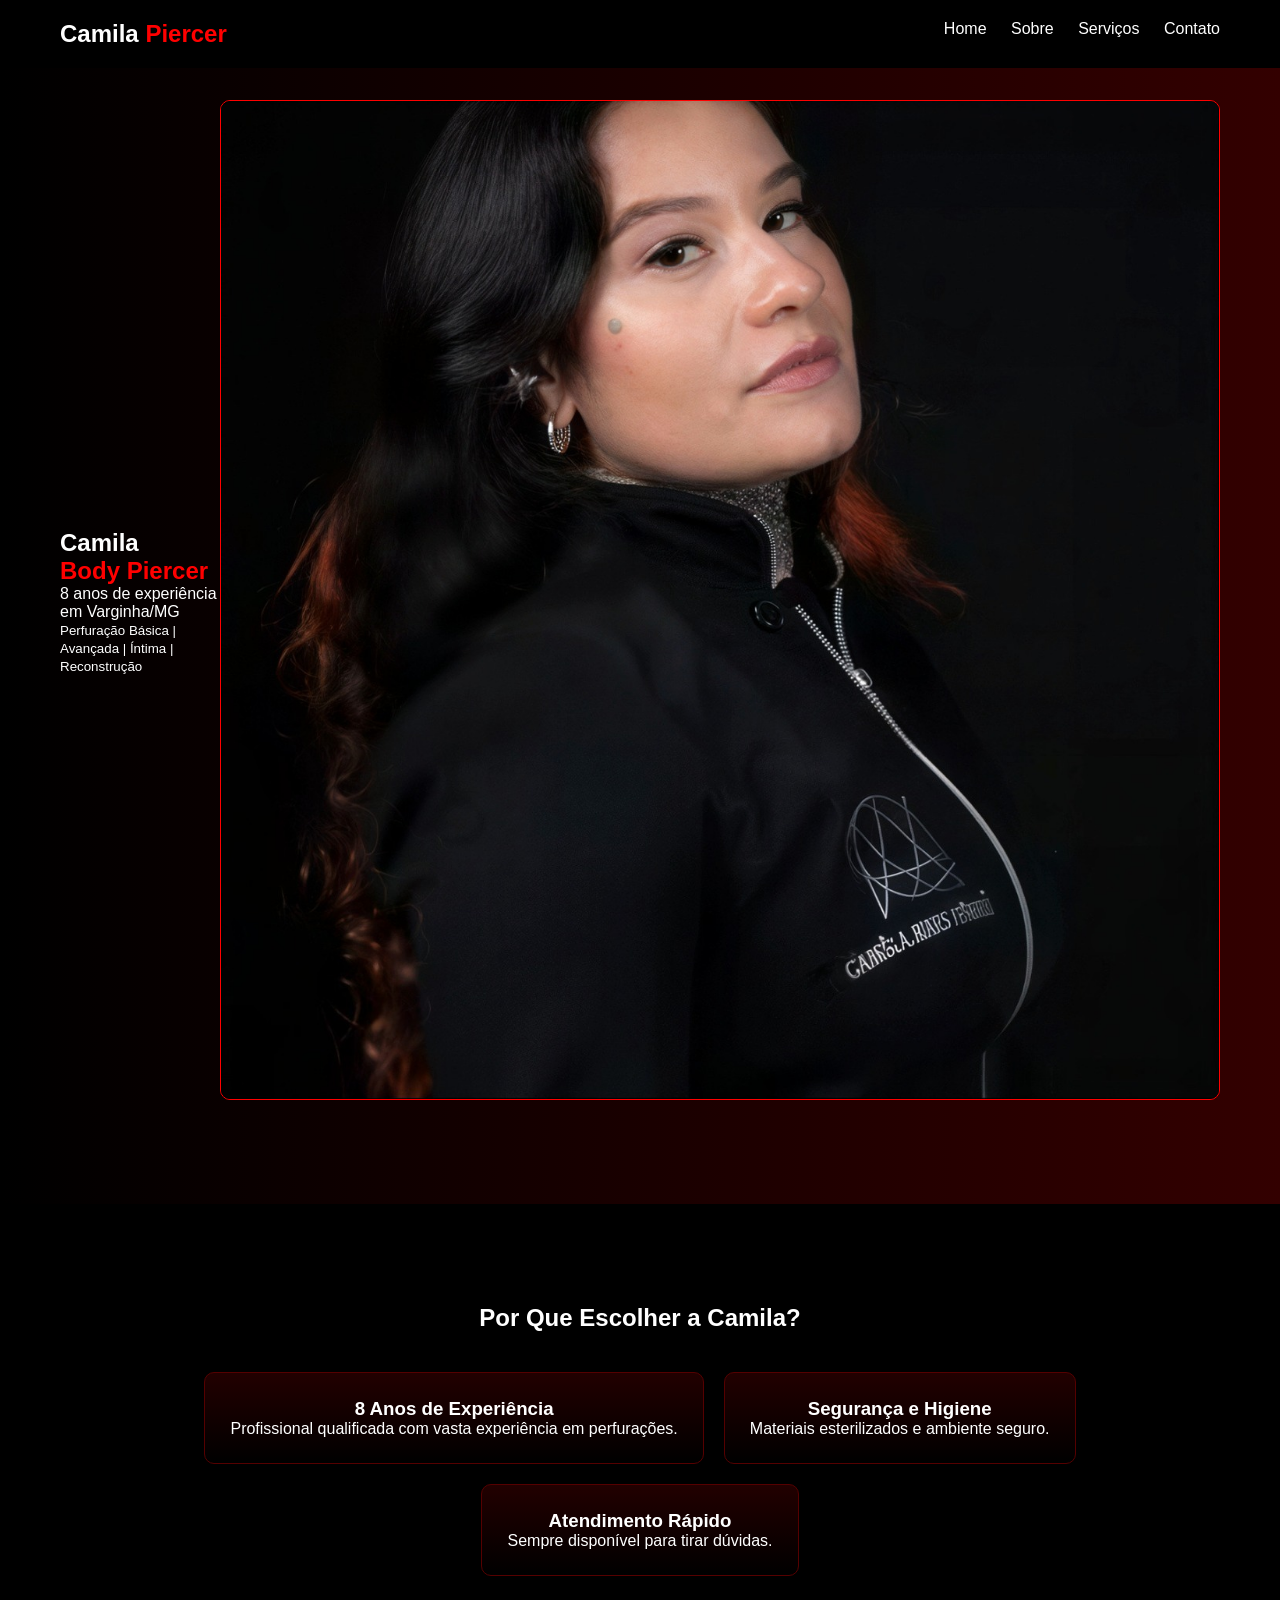
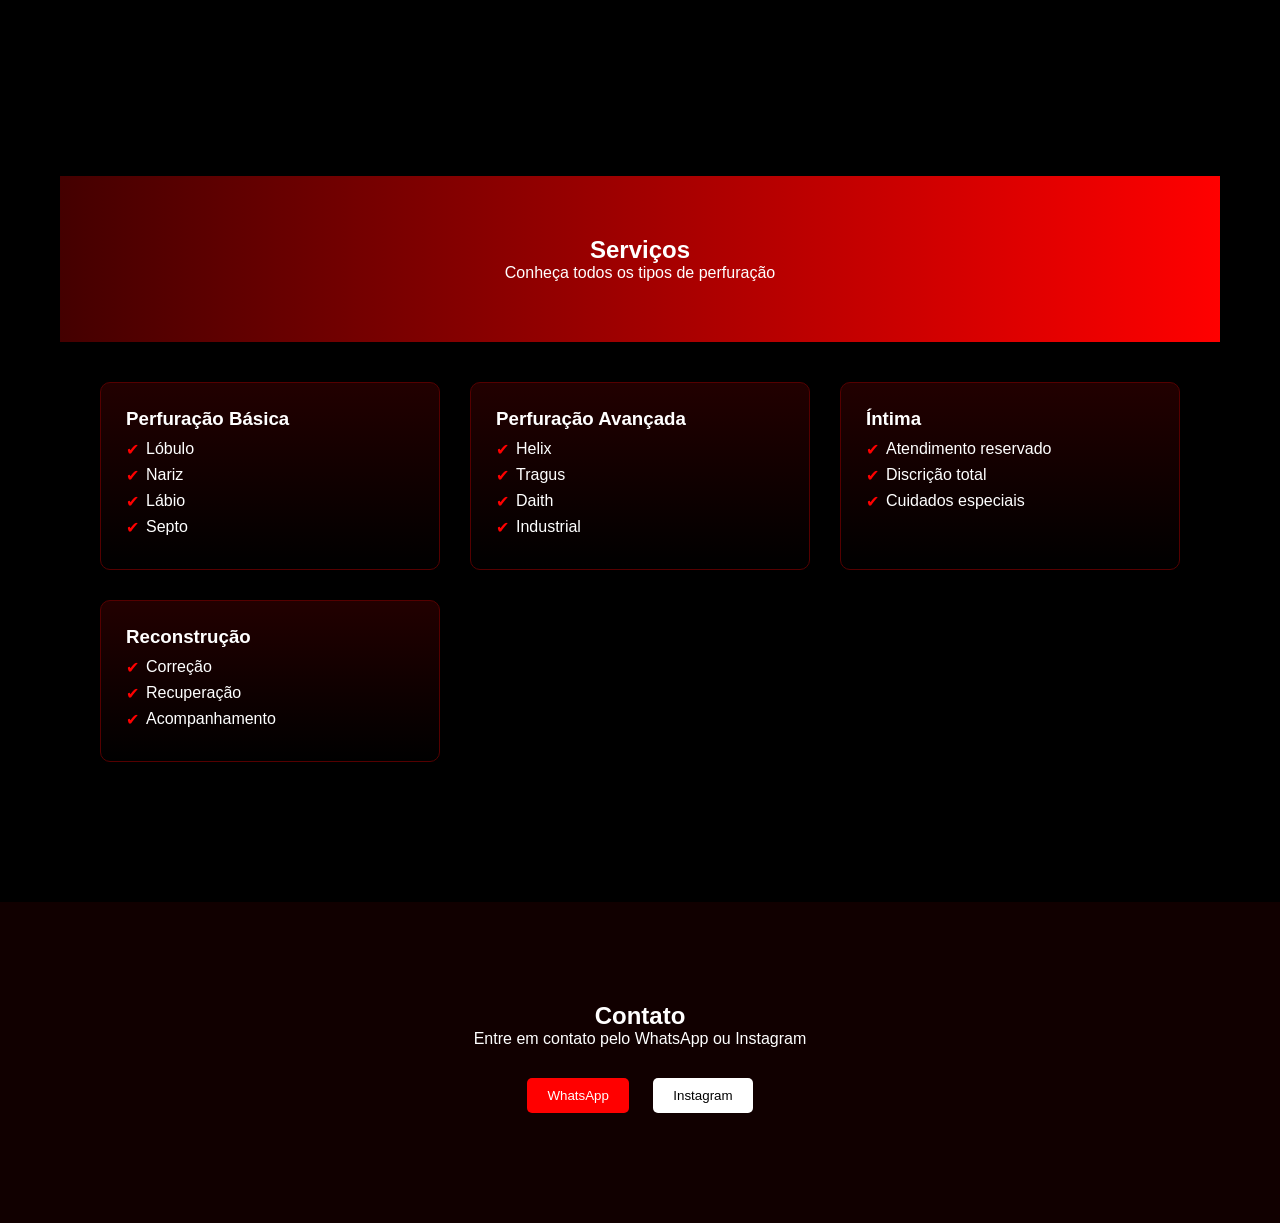
==== index.html @ 3eeab51d "Rename indexinfinito.html to index.html" ====
<!DOCTYPE html>
<html lang="pt-BR">
<head>
    <meta charset="UTF-8">
    <meta name="viewport" content="width=device-width, initial-scale=1.0">
    <title>Camila Piercer</title>
    <link rel="stylesheet" href="style.css">
</head>
<body>

<!-- NAVBAR -->
<header>
    <nav class="navbar">
        <h2 class="logo">Camila <span>Piercer</span></h2>
        <div class="menu">
            <a href="#home">Home</a>
            <a href="#sobre">Sobre</a>
            <a href="#servicos">Serviços</a>
            <a href="#contato">Contato</a>
        </div>
    </nav>
</header>

<!-- HOME -->
<section id="home" class="hero">
    <div class="hero-text">
        <h1>Camila <br><span>Body Piercer</span></h1>
        <p>8 anos de experiência em Varginha/MG</p>
        <small>Perfuração Básica | Avançada | Íntima | Reconstrução</small>
    </div>

    <div class="hero-img">
        <img src="img/Camila.jpeg" alt="Camila" width="2000px" height="1000px">
    </div>
</section>

<!-- SOBRE -->
<section id="sobre" class="why">
    <h2>Por Que Escolher a Camila?</h2>

    <div class="cards">
        <div class="card">
            <h3>8 Anos de Experiência</h3>
            <p>Profissional qualificada com vasta experiência em perfurações.</p>
        </div>

        <div class="card">
            <h3>Segurança e Higiene</h3>
            <p>Materiais esterilizados e ambiente seguro.</p>
        </div>

        <div class="card">
            <h3>Atendimento Rápido</h3>
            <p>Sempre disponível para tirar dúvidas.</p>
        </div>
    </div>
</section>

<!-- SERVIÇOS -->
<section id="servicos">

    <div class="topo">
        <h1>Serviços</h1>
        <p>Conheça todos os tipos de perfuração</p>
    </div>

    <div class="servicos">

        <div class="card">
            <h3>Perfuração Básica</h3>
            <ul>
                <li>Lóbulo</li>
                <li>Nariz</li>
                <li>Lábio</li>
                <li>Septo</li>
            </ul>
        </div>

        <div class="card">
            <h3>Perfuração Avançada</h3>
            <ul>
                <li>Helix</li>
                <li>Tragus</li>
                <li>Daith</li>
                <li>Industrial</li>
            </ul>
        </div>

        <div class="card">
            <h3>Íntima</h3>
            <ul>
                <li>Atendimento reservado</li>
                <li>Discrição total</li>
                <li>Cuidados especiais</li>
            </ul>
        </div>

        <div class="card">
            <h3>Reconstrução</h3>
            <ul>
                <li>Correção</li>
                <li>Recuperação</li>
                <li>Acompanhamento</li>
            </ul>
        </div>

    </div>
</section>

<!-- CONTATO -->
<section id="contato" class="contato">
    <h2>Contato</h2>
    <p>Entre em contato pelo WhatsApp ou Instagram</p>

    <div class="botoes">
        <button class="btn-red">WhatsApp</button>
        <button class="btn-white">Instagram</button>
    </div>
</section>

</body>
</html>
---- style.css ----
/* RESET */
* {
    margin: 0;
    padding: 0;
    box-sizing: border-box;
}

html {
    scroll-behavior: smooth;
}

body {
    font-family: Arial, sans-serif;
    background: black;
    color: white;
}

/* NAVBAR */
.navbar {
    display: flex;
    justify-content: space-between;
    padding: 20px 60px;
    position: fixed;
    width: 100%;
    background: black;
    z-index: 1000;
}

.logo span {
    color: red;
}

.menu a {
    margin-left: 20px;
    text-decoration: none;
    color: white;
}

.menu a:hover {
    color: red;
}

/* ESPAÇO POR CAUSA DO MENU FIXO */
section {
    padding: 100px 60px;
    scroll-margin-top: 80px;
}

/* HERO */
.hero {
    display: flex;
    justify-content: space-between;
    align-items: center;
    min-height: 100vh;
    background: linear-gradient(to right, black, #300);
}

.hero span {
    color: red;
}

.hero-img img {
    width: 1000px;
    border: 1px solid red;
    border-radius: 10px;
}

/* SOBRE */
.why {
    text-align: center;
}

.cards {
    display: flex;
    gap: 20px;
    margin-top: 40px;
    flex-wrap: wrap;
    justify-content: center;
}

/* SERVIÇOS TOPO */
.topo {
    text-align: center;
    padding: 60px;
    background: linear-gradient(to right, #400, red);
}

/* GRID SERVIÇOS */
.servicos {
    display: grid;
    grid-template-columns: repeat(auto-fit, minmax(250px, 1fr));
    gap: 30px;
    padding: 40px;
}

/* CARD */
.card {
    background: linear-gradient(to bottom, #200, black);
    padding: 25px;
    border-radius: 10px;
    border: 1px solid #500;
    transition: 0.3s;
}

.card:hover {
    transform: translateY(-5px);
    border-color: red;
}

.card ul {
    list-style: none;
    margin-top: 10px;
}

.card li {
    margin-bottom: 8px;
    padding-left: 20px;
    position: relative;
}

.card li::before {
    content: "✔";
    color: red;
    position: absolute;
    left: 0;
}

/* CONTATO */
.contato {
    text-align: center;
    background: #100;
}

.botoes {
    margin-top: 20px;
}

button {
    padding: 10px 20px;
    border: none;
    margin: 10px;
    cursor: pointer;
    border-radius: 5px;
}

.btn-red {
    background: red;
    color: white;
}

.btn-white {
    background: white;
    color: black;
}
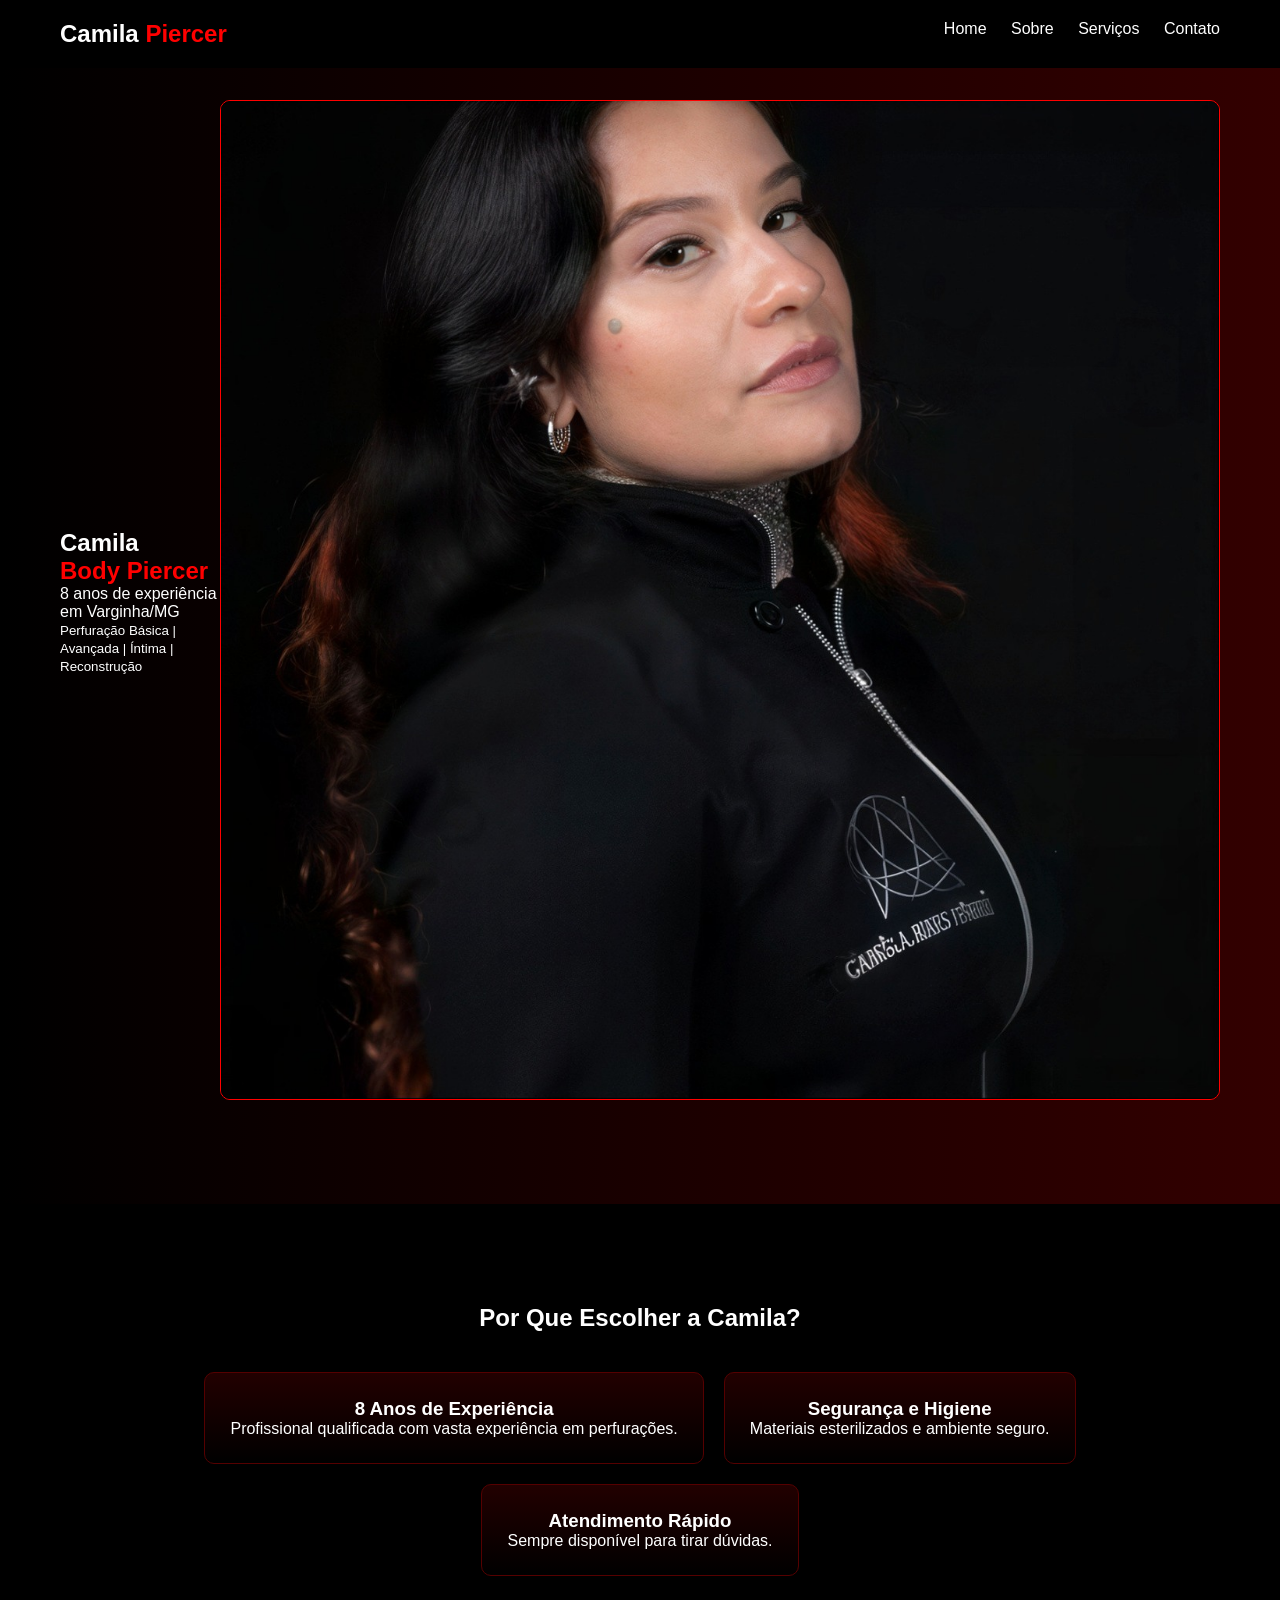
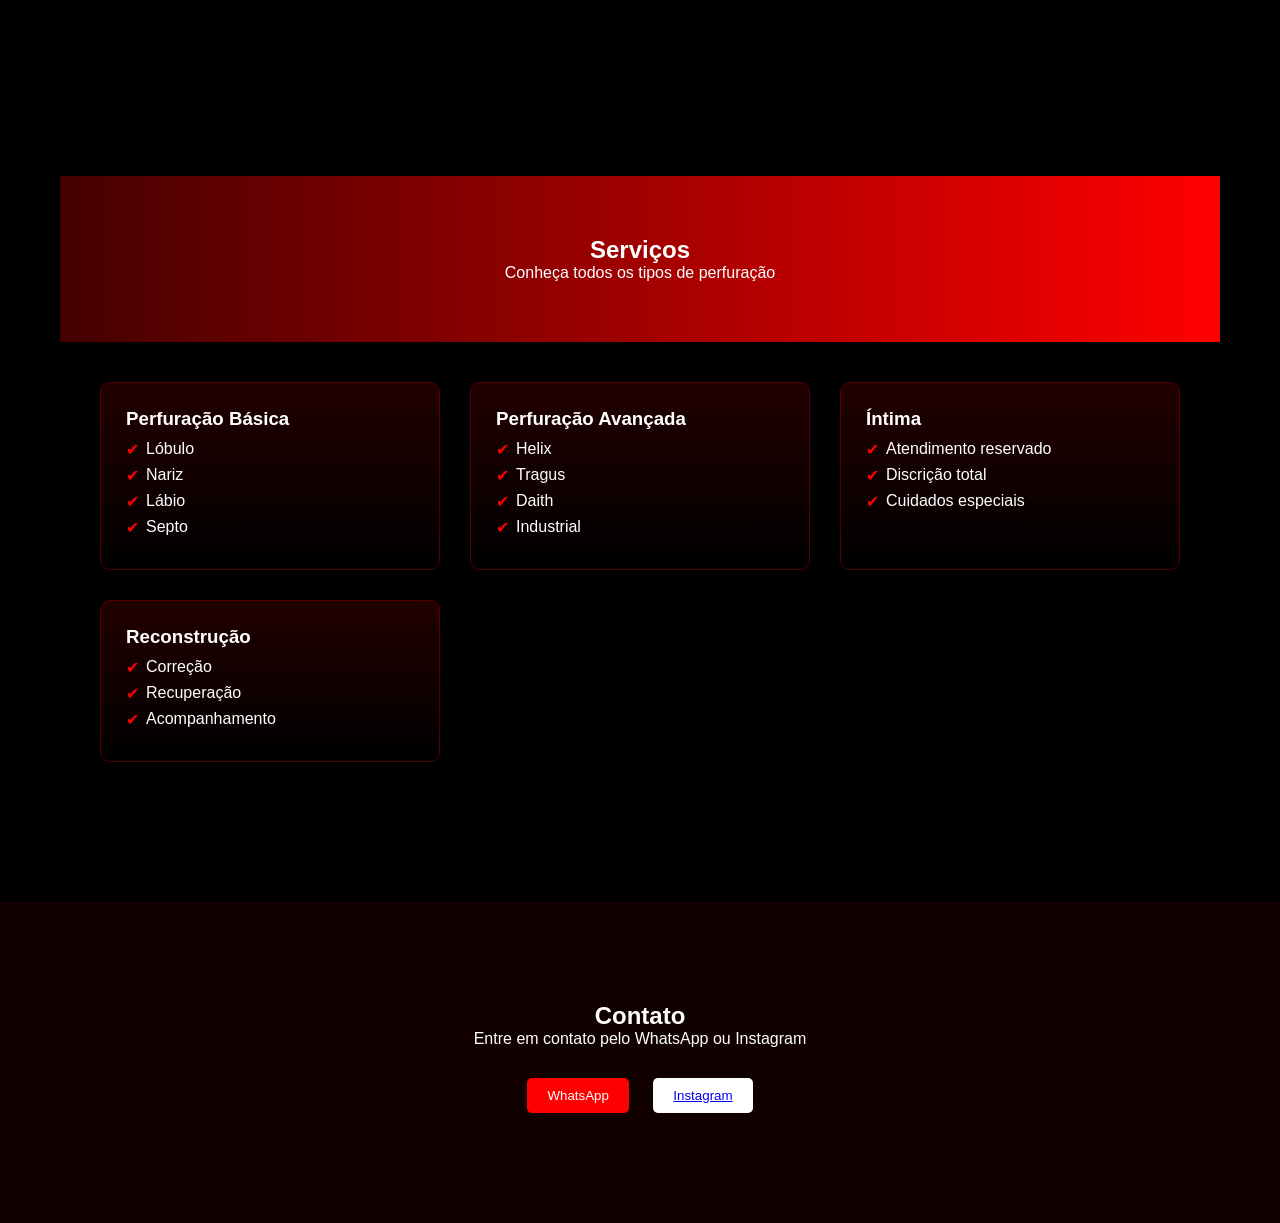
==== commit 7f0c4f07: "link instagram adicionado" ====
--- a/index.html
+++ b/index.html
@@ -114,7 +114,7 @@
 
     <div class="botoes">
         <button class="btn-red">WhatsApp</button>
-        <button class="btn-white">Instagram</button>
+        <button class="btn-white" ><a href="https://www.instagram.com/camilapiercerr?igsh=MXJnbnh0bXM4ZmdyZA%3D%3D" target="_blank">Instagram</a></button>
     </div>
 </section>
 
